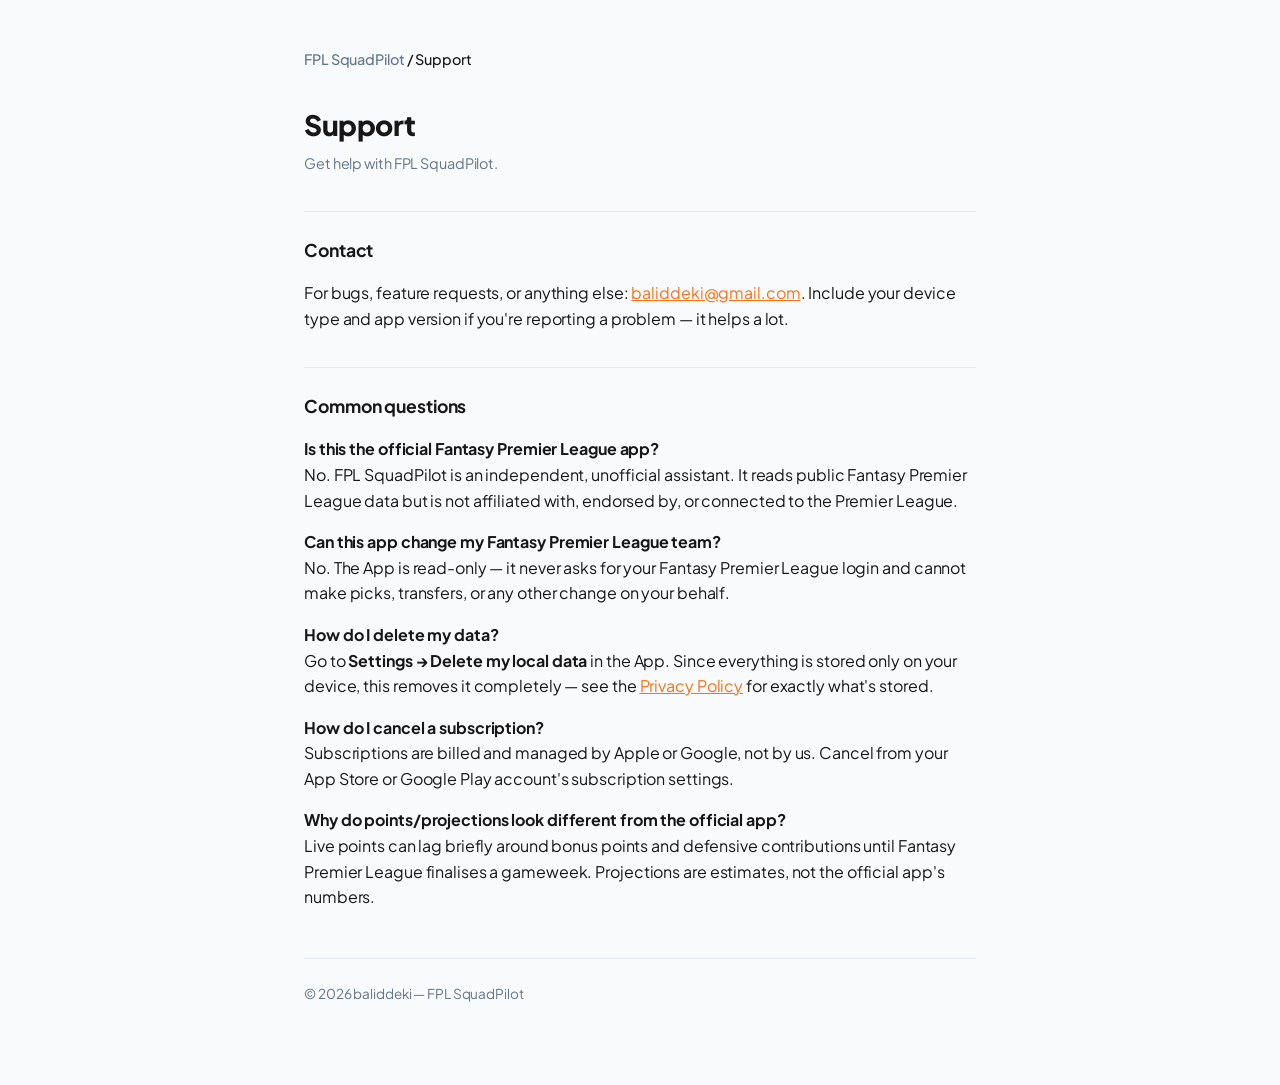
==== support.html @ 9e74aabc "Add privacy, terms, and support pages for FPL SquadPilot" ====
<!doctype html>
<html lang="en">
<head>
<meta charset="utf-8">
<meta name="viewport" content="width=device-width, initial-scale=1">
<title>Support — FPL SquadPilot</title>
<link rel="stylesheet" href="style.css">
</head>
<body>
<main>
  <nav class="crumbs"><a href="index.html">FPL SquadPilot</a> / Support</nav>
  <h1>Support</h1>
  <p class="updated">Get help with FPL SquadPilot.</p>

  <h2>Contact</h2>
  <p>For bugs, feature requests, or anything else: <a href="mailto:baliddeki@gmail.com">baliddeki@gmail.com</a>.
  Include your device type and app version if you're reporting a problem — it
  helps a lot.</p>

  <h2>Common questions</h2>

  <p><strong>Is this the official Fantasy Premier League app?</strong><br>
  No. FPL SquadPilot is an independent, unofficial assistant. It reads public
  Fantasy Premier League data but is not affiliated with, endorsed by, or
  connected to the Premier League.</p>

  <p><strong>Can this app change my Fantasy Premier League team?</strong><br>
  No. The App is read-only — it never asks for your Fantasy Premier League
  login and cannot make picks, transfers, or any other change on your
  behalf.</p>

  <p><strong>How do I delete my data?</strong><br>
  Go to <strong>Settings → Delete my local data</strong> in the App. Since
  everything is stored only on your device, this removes it completely —
  see the <a href="privacy.html">Privacy Policy</a> for exactly what's
  stored.</p>

  <p><strong>How do I cancel a subscription?</strong><br>
  Subscriptions are billed and managed by Apple or Google, not by us.
  Cancel from your App Store or Google Play account's subscription
  settings.</p>

  <p><strong>Why do points/projections look different from the official
  app?</strong><br>
  Live points can lag briefly around bonus points and defensive
  contributions until Fantasy Premier League finalises a gameweek.
  Projections are estimates, not the official app's numbers.</p>

  <footer>&copy; 2026 baliddeki — FPL SquadPilot</footer>
</main>
</body>
</html>
---- style.css ----
@import url('https://fonts.googleapis.com/css2?family=Plus+Jakarta+Sans:wght@500;600;700;800&display=swap');

:root {
  color-scheme: light dark;
  /* Light mode — matches AppTheme.light(): scaffold gray-50, surface white,
     ink black-90, muted text gray-500, border gray-200, brand orange-500. */
  --bg: #f8fafc;
  --surface: #ffffff;
  --fg: #171717;
  --muted: #64748b;
  --border: #e2e8f0;
  --accent: #f97316;
  --accent-ink: #ffffff;
}

@media (prefers-color-scheme: dark) {
  :root {
    /* Dark mode — matches AppTheme.dark(): scaffold black-100, surface
       black-90, ink white, muted text gray-400, border #2A2A2A, brand
       orange-400 (lighter for contrast on dark, as the app does). */
    --bg: #0a0a0a;
    --surface: #171717;
    --fg: #ffffff;
    --muted: #94a3b8;
    --border: #2a2a2a;
    --accent: #fb923c;
    --accent-ink: #0a0a0a;
  }
}

* {
  box-sizing: border-box;
}

body {
  margin: 0;
  background: var(--bg);
  color: var(--fg);
  font-family: 'Plus Jakarta Sans', -apple-system, BlinkMacSystemFont, "Segoe UI", Roboto, Helvetica, Arial, sans-serif;
  line-height: 1.6;
  letter-spacing: -0.1px;
}

main {
  max-width: 720px;
  margin: 0 auto;
  padding: 48px 24px 80px;
}

h1 {
  font-size: 1.75rem;
  font-weight: 800;
  letter-spacing: -0.5px;
  margin-bottom: 4px;
}

h2 {
  font-size: 1.1rem;
  font-weight: 700;
  margin-top: 2.25rem;
  border-top: 1px solid var(--border);
  padding-top: 1.5rem;
}

.updated {
  color: var(--muted);
  font-size: 0.9rem;
  margin-top: 0;
  margin-bottom: 2rem;
}

nav.crumbs {
  font-size: 0.9rem;
  margin-bottom: 2rem;
  font-weight: 500;
}

nav.crumbs a {
  color: var(--muted);
  text-decoration: none;
}

nav.crumbs a:hover {
  color: var(--accent);
}

a {
  color: var(--accent);
}

ul {
  padding-left: 1.25rem;
}

table {
  width: 100%;
  border-collapse: collapse;
  margin: 1rem 0;
  background: var(--surface);
  border: 1px solid var(--border);
  border-radius: 14px;
  overflow: hidden;
}

th, td {
  text-align: left;
  padding: 10px 14px;
  border-bottom: 1px solid var(--border);
  font-size: 0.95rem;
}

tr:last-child td {
  border-bottom: none;
}

th {
  color: var(--muted);
  font-weight: 600;
  font-size: 0.85rem;
}

.draft-note {
  background: color-mix(in srgb, var(--accent) 12%, var(--surface));
  border: 1px solid color-mix(in srgb, var(--accent) 35%, transparent);
  border-radius: 14px;
  padding: 14px 16px;
  font-size: 0.9rem;
  margin-bottom: 2rem;
}

footer {
  margin-top: 3rem;
  padding-top: 1.5rem;
  border-top: 1px solid var(--border);
  color: var(--muted);
  font-size: 0.85rem;
}
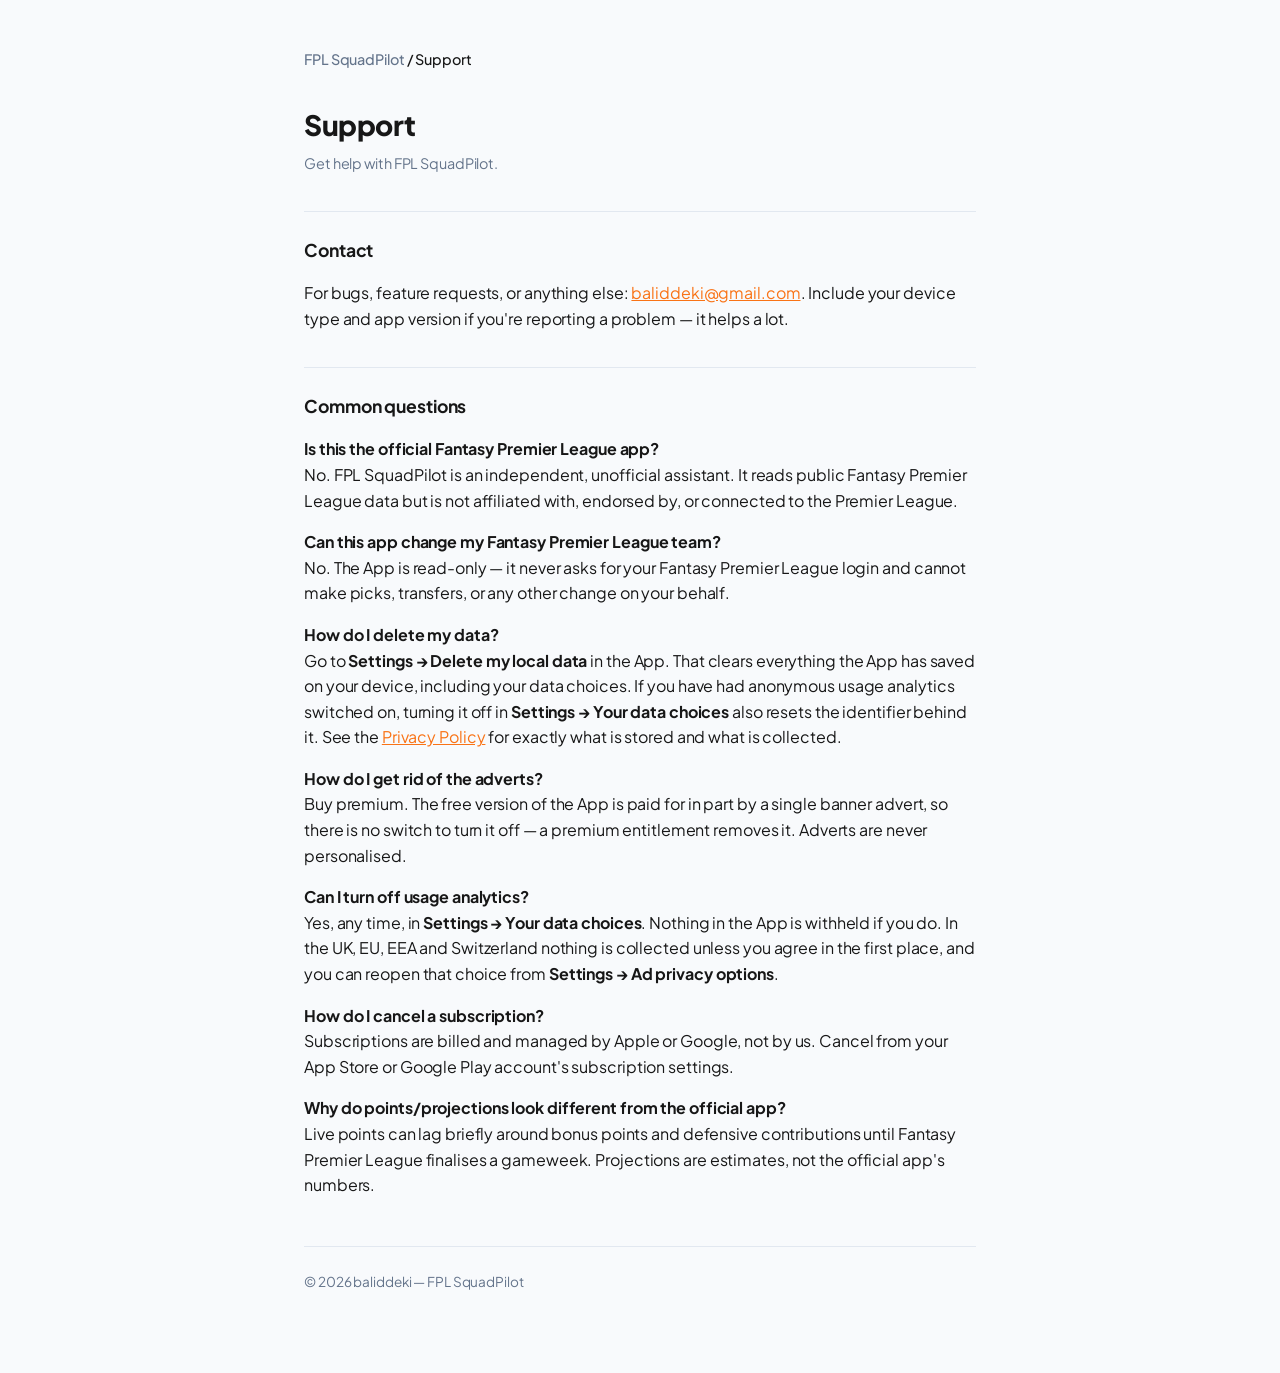
==== commit 98ba6f28: "docs: update privacy, terms and support for analytics and ads The app now uses Firebase Analytics, m" ====
--- a/support.html
+++ b/support.html
@@ -30,10 +30,23 @@
   behalf.</p>
 
   <p><strong>How do I delete my data?</strong><br>
-  Go to <strong>Settings → Delete my local data</strong> in the App. Since
-  everything is stored only on your device, this removes it completely —
-  see the <a href="privacy.html">Privacy Policy</a> for exactly what's
-  stored.</p>
+  Go to <strong>Settings → Delete my local data</strong> in the App. That
+  clears everything the App has saved on your device, including your data
+  choices. If you have had anonymous usage analytics switched on, turning it
+  off in <strong>Settings → Your data choices</strong> also resets the
+  identifier behind it. See the <a href="privacy.html">Privacy Policy</a> for
+  exactly what is stored and what is collected.</p>
+
+  <p><strong>How do I get rid of the adverts?</strong><br>
+  Buy premium. The free version of the App is paid for in part by a single
+  banner advert, so there is no switch to turn it off — a premium
+  entitlement removes it. Adverts are never personalised.</p>
+
+  <p><strong>Can I turn off usage analytics?</strong><br>
+  Yes, any time, in <strong>Settings → Your data choices</strong>. Nothing in
+  the App is withheld if you do. In the UK, EU, EEA and Switzerland nothing
+  is collected unless you agree in the first place, and you can reopen that
+  choice from <strong>Settings → Ad privacy options</strong>.</p>
 
   <p><strong>How do I cancel a subscription?</strong><br>
   Subscriptions are billed and managed by Apple or Google, not by us.
